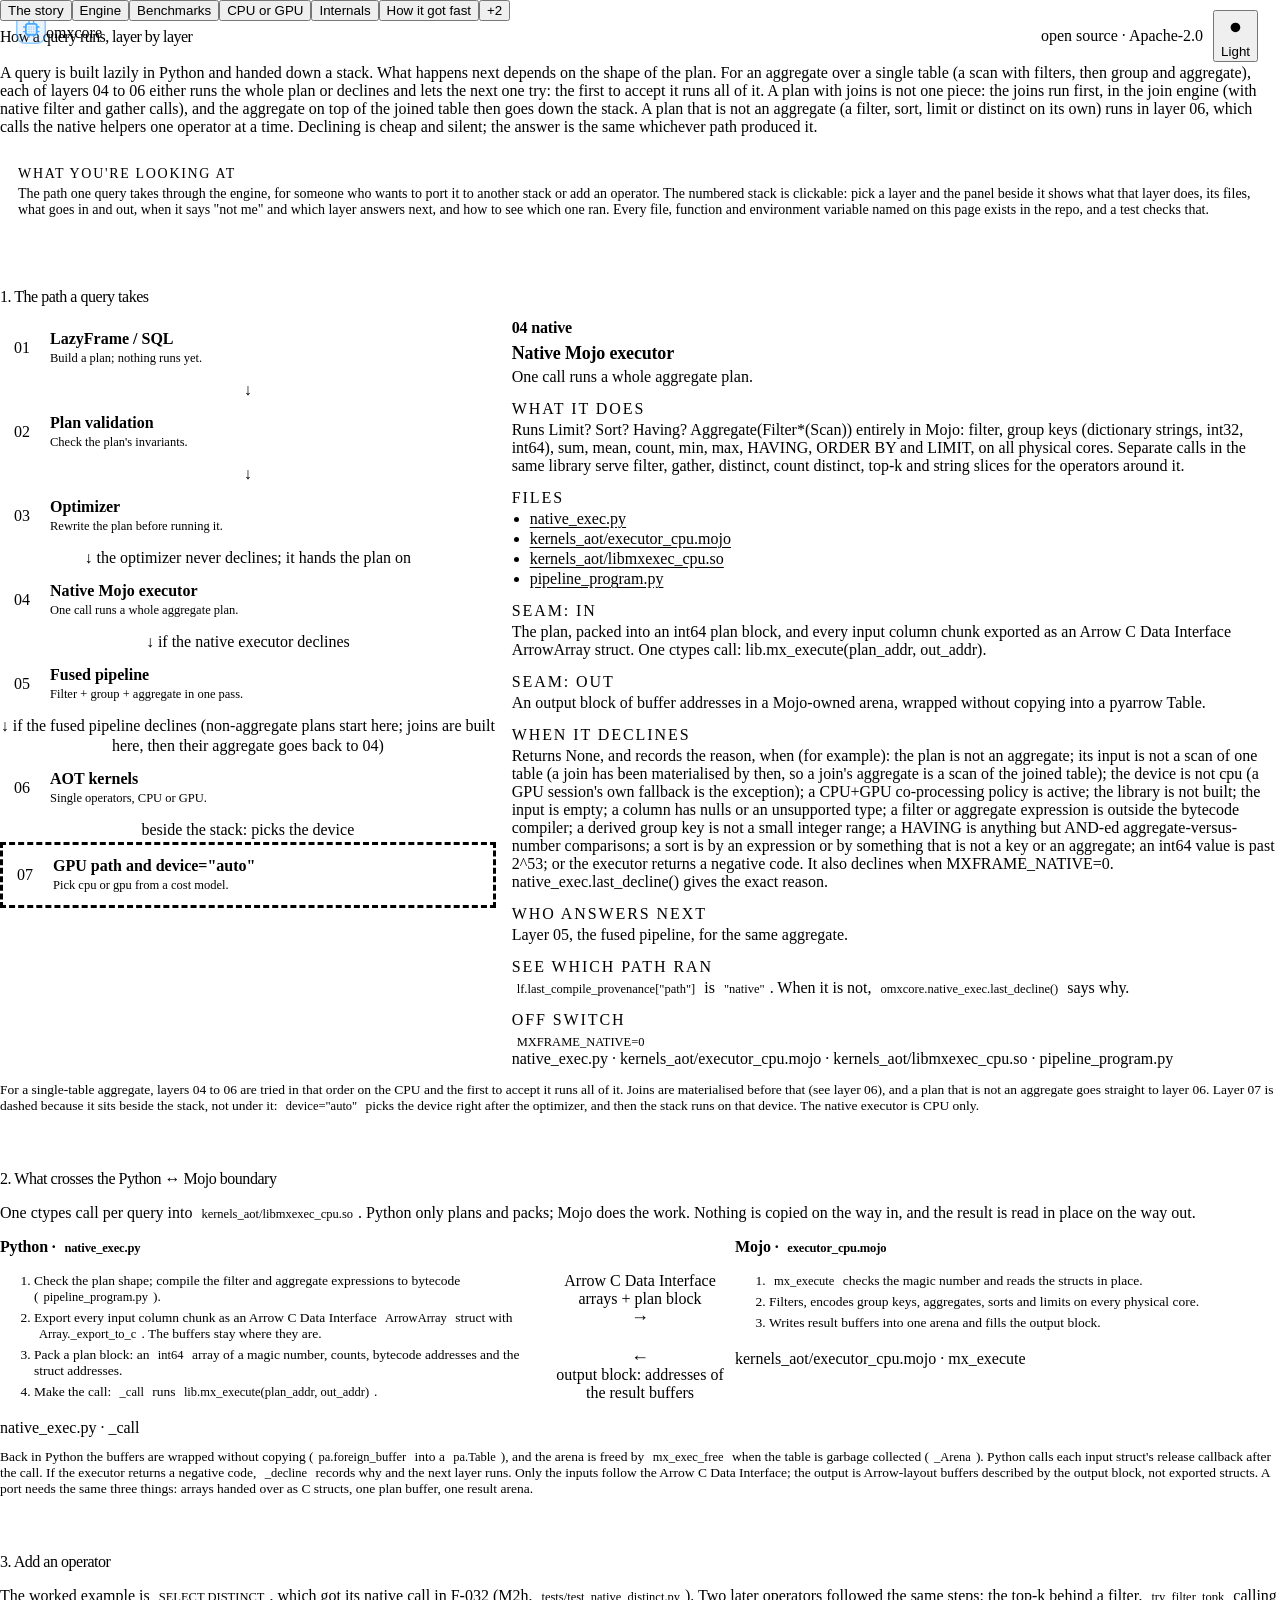
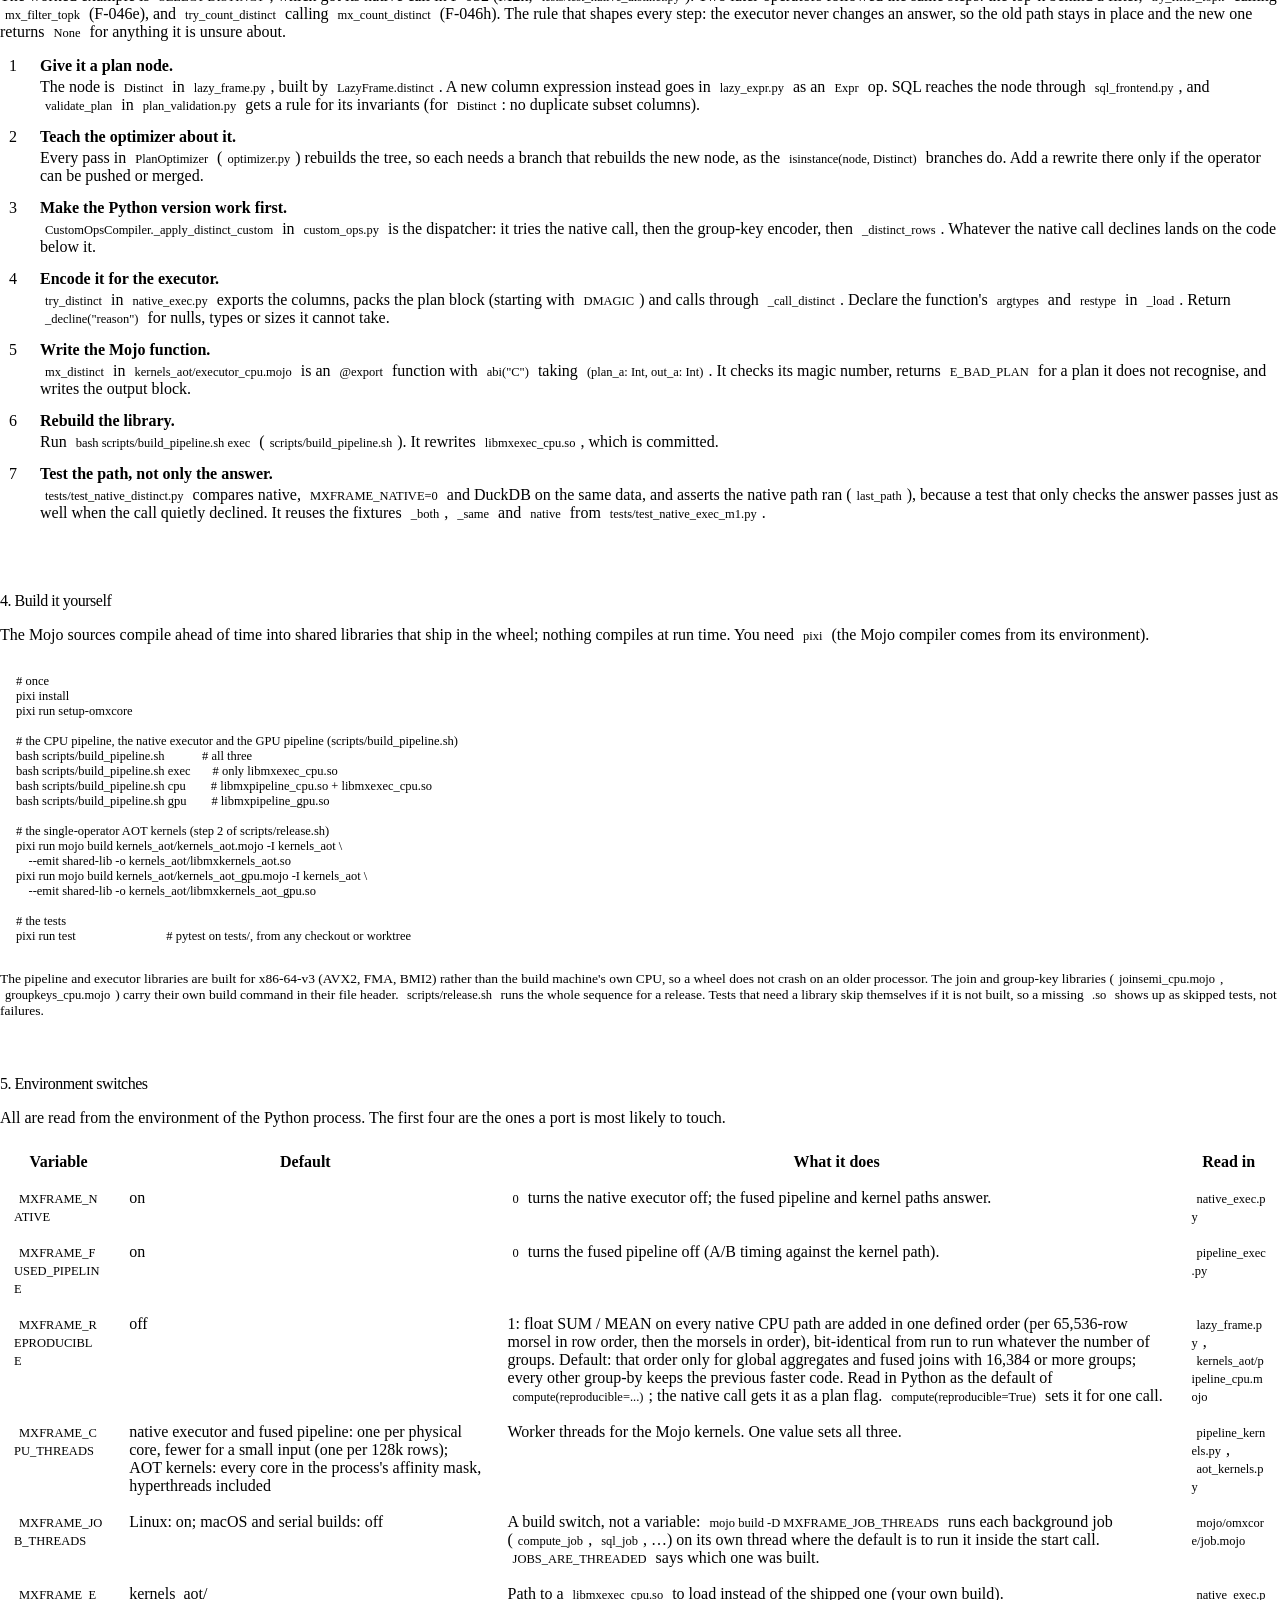
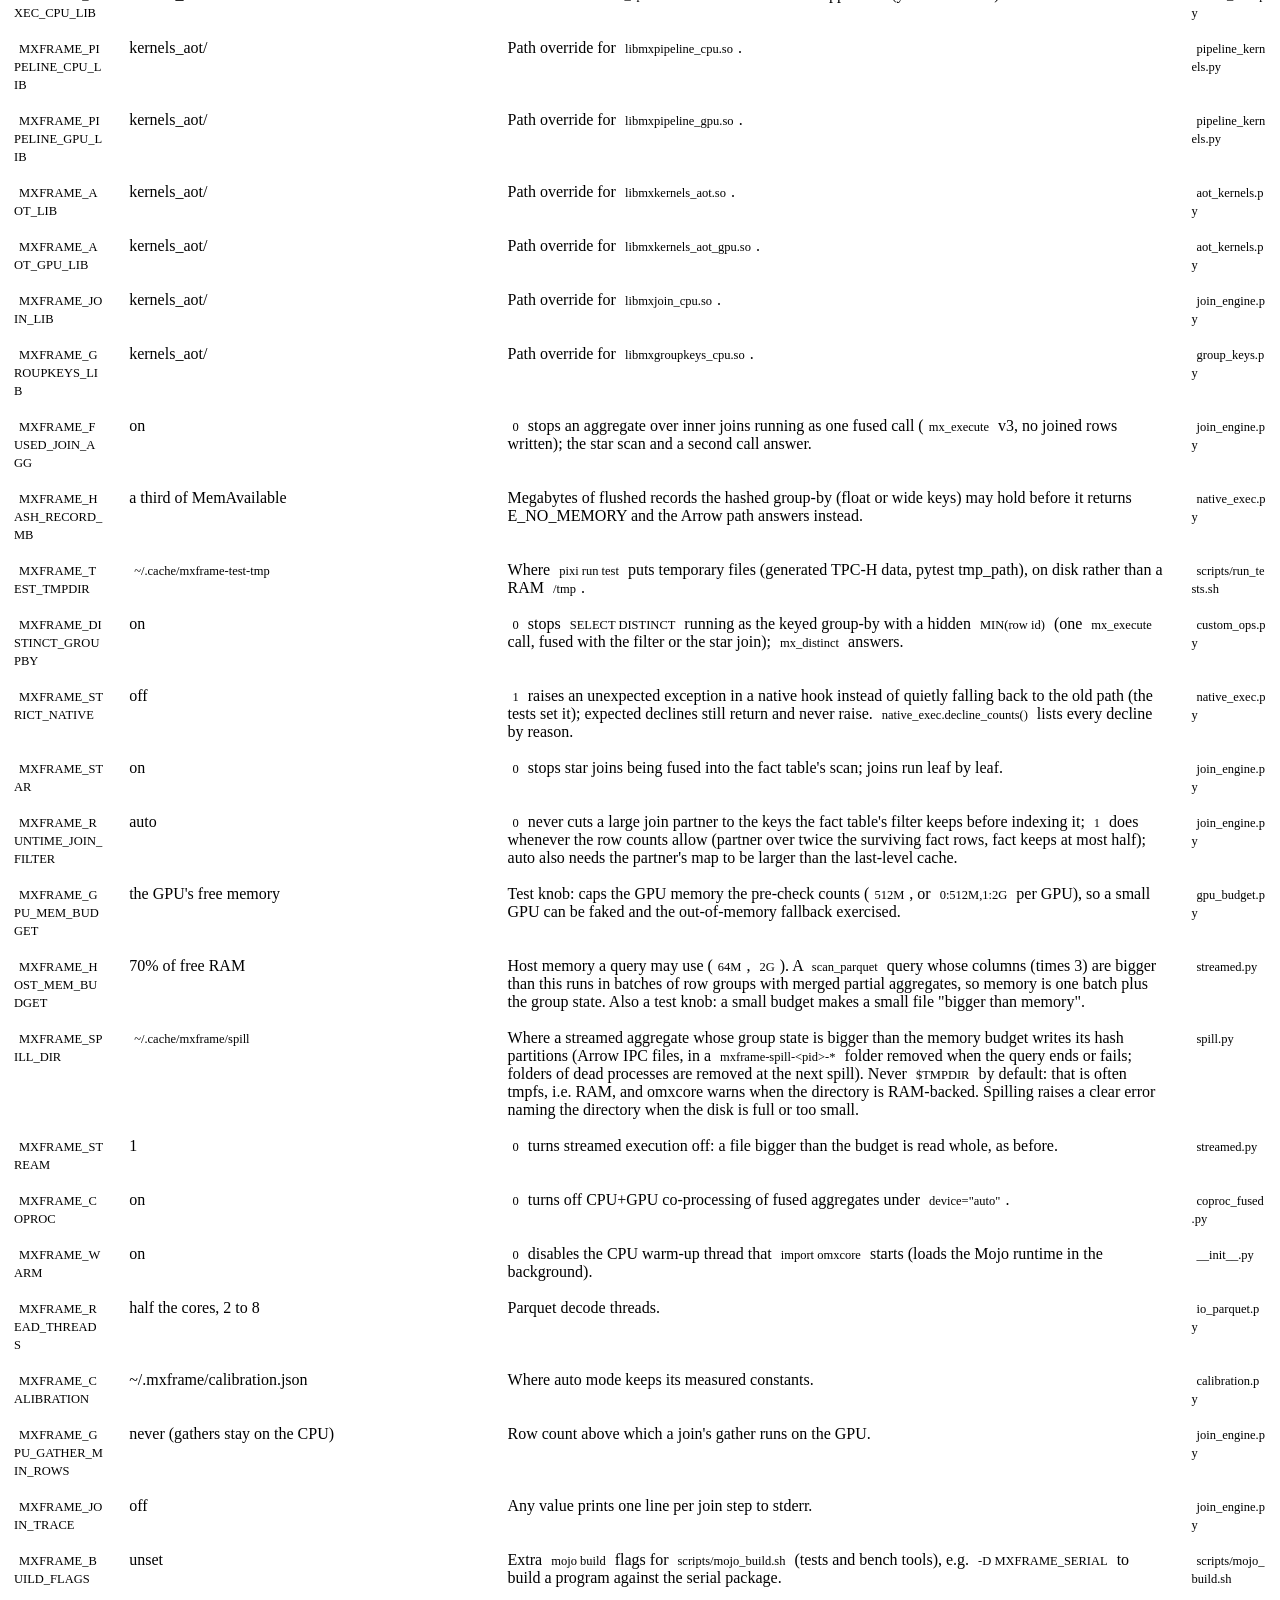
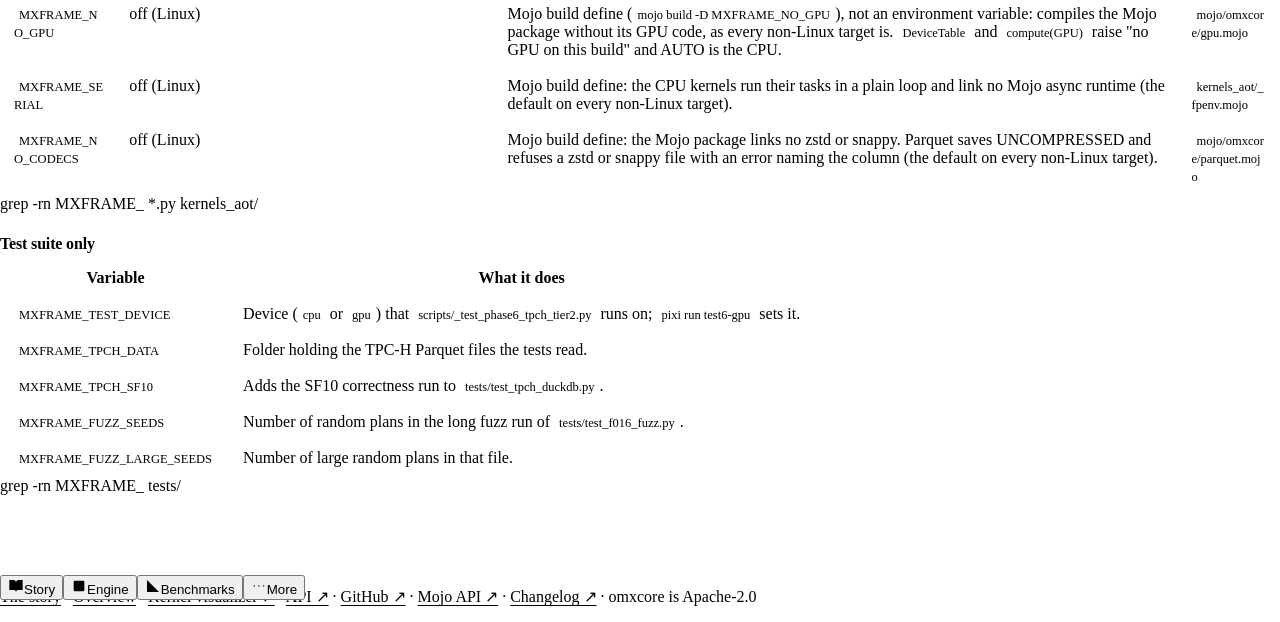
==== docs/site/internals.html @ 48934f4d "Docs site wears omxcore's brand from omxlabs.tech: blue #4aa8ff accent, chip mark, favicon brand.css" ====
<!doctype html>
<html lang="en" class="oq-root oq-night oq-family-dev oq-app-core oq-top" data-theme="dark">
<head>
<meta charset="utf-8">
<link rel="icon" href="favicon-core.svg" type="image/svg+xml">
<meta name="viewport" content="width=device-width, initial-scale=1">
<title>Behind the scenes: how a query runs in omxcore</title>
<meta name="description" content="The path a omxcore query takes from LazyFrame or SQL to the native Mojo executor, where each layer declines and who answers next, how to add an operator, and how to build the Mojo libraries.">
<link rel="stylesheet" href="omxqua/src/fonts.css">
<link rel="stylesheet" href="omxqua/src/tokens.css">
<link rel="stylesheet" href="omxqua/src/components.css">
<link rel="stylesheet" href="brand.css">
<link rel="stylesheet" href="site.css">
<script src="omxqua/src/omxqua.js" defer></script>
<script src="site.js"></script>
<style>
  .stackgrid { grid-template-columns: minmax(0, 1fr) minmax(0, 1.55fr); align-items: start; }
  #stack { display: flex; flex-direction: column; }
  #stack .arrow { padding: 2px 0; }
  #stack .layer .t { display: block; font-weight: 600; }
  #stack .layer.auto { border-style: dashed; }
  #detail { position: sticky; top: 16px; }
  #detail h3 { margin: 0 0 4px; font-size: 18px; }
  #detail dl { margin: 12px 0 0; }
  #detail dt { font: 11px var(--oq-font-mono); letter-spacing: .12em; text-transform: uppercase; color: var(--oq-ink-2); margin-top: 14px; }
  #detail dd { margin: 3px 0 0; color: var(--oq-ink-2); }
  #detail ul { margin: 3px 0 0; padding-left: 18px; }
  #detail li { margin: 2px 0; overflow-wrap: anywhere; }
  .off { display: inline-block; margin-top: 4px; }
  .xing { display: grid; grid-template-columns: minmax(0, 1fr) 190px minmax(0, 1fr); gap: 0; align-items: stretch; }
  .xing .box { flex-direction: column; }
  .xing .box ol { margin: 0; padding: 12px 16px 14px 34px; font-size: 13.5px; }
  .xing .box li { margin: 5px 0; }
  .xing .wire { display: flex; flex-direction: column; justify-content: center; gap: 22px; text-align: center; padding: 0 8px;
    font: 11px/1.4 var(--oq-font-mono); color: var(--oq-ink-2); }
  .xing .wire b { display: block; color: var(--oq-ink); font-size: 18px; line-height: 1; }
  .walk { counter-reset: step; list-style: none; padding: 0; margin: 12px 0; }
  .walk > li { counter-increment: step; position: relative; padding: 0 0 14px 40px; }
  .walk > li::before { content: counter(step); position: absolute; left: 0; top: 0; width: 26px; height: 26px; border-radius: 50%;
    background: rgb(var(--oq-state) / .08); color: var(--oq-ink); font: 600 12px/26px var(--oq-font-mono); text-align: center; }
  .walk > li > b { color: var(--oq-ink); }
  .walk p { margin: 3px 0 0; }
  pre.cmd { background: var(--oq-surface-1); border: 1px solid var(--oq-line-2); border-radius: var(--oq-radius-card); }
  td code, li code, p code { overflow-wrap: anywhere; }
  .tablewrap { overflow-x: auto; }
  @media (max-width: 820px) {
    #detail { position: static; }
    .xing { grid-template-columns: 1fr; }
    .xing .wire { flex-direction: row; justify-content: center; padding: 12px 0; gap: 18px; }
    .xing .wire b { transform: rotate(90deg); }
  }
</style>
</head>
<body>
<div class="screen">
<main class="main" id="main">

  <span class="kick">behind the scenes · for porting</span>
  <h1>How a query runs, layer by layer</h1>
  <p>A query is built lazily in Python and handed down a stack. What happens next depends on the shape of the plan. For an aggregate over a single table (a scan with filters, then group and aggregate), each of layers 04 to 06 either runs the whole plan or declines and lets the next one try: the first to accept it runs all of it. A plan with joins is not one piece: the joins run first, in the join engine (with native filter and gather calls), and the aggregate on top of the joined table then goes down the stack. A plan that is not an aggregate (a filter, sort, limit or distinct on its own) runs in layer 06, which calls the native helpers one operator at a time. Declining is cheap and silent; the answer is the same whichever path produced it.</p>
  <div class="read"><b>What you're looking at</b>The path one query takes through the engine, for someone who wants to port it to another stack or add an operator. The numbered stack is clickable: pick a layer and the panel beside it shows what that layer does, its files, what goes in and out, when it says "not me" and which layer answers next, and how to see which one ran. Every file, function and environment variable named on this page exists in the repo, and a test checks that.</div>

  <h2 id="path">1. The path a query takes</h2>
  <div class="grid stackgrid">
    <div id="stack" role="group" aria-label="Layers a query passes through"></div>
    <div class="card" id="detail" aria-live="polite"></div>
  </div>
  <p style="font-size:13.5px;margin-top:14px">For a single-table aggregate, layers 04 to 06 are tried in that order on the CPU and the first to accept it runs all of it. Joins are materialised before that (see layer 06), and a plan that is not an aggregate goes straight to layer 06. Layer 07 is dashed because it sits beside the stack, not under it: <code>device="auto"</code> picks the device right after the optimizer, and then the stack runs on that device. The native executor is CPU only.</p>

  <h2 id="boundary">2. What crosses the Python ↔ Mojo boundary</h2>
  <p>One ctypes call per query into <code data-path="kernels_aot/libmxexec_cpu.so">kernels_aot/libmxexec_cpu.so</code>. Python only plans and packs; Mojo does the work. Nothing is copied on the way in, and the result is read in place on the way out.</p>
  <div class="xing">
    <div class="box card">
      <div class="card-h">Python · <code data-path="native_exec.py">native_exec.py</code></div>
      <ol>
        <li>Check the plan shape; compile the filter and aggregate expressions to bytecode (<code data-path="pipeline_program.py">pipeline_program.py</code>).</li>
        <li>Export every input column chunk as an Arrow C Data Interface <code>ArrowArray</code> struct with <code>Array._export_to_c</code>. The buffers stay where they are.</li>
        <li>Pack a plan block: an <code>int64</code> array of a magic number, counts, bytecode addresses and the struct addresses.</li>
        <li>Make the call: <code data-sym="native_exec.py::_call">_call</code> runs <code>lib.mx_execute(plan_addr, out_addr)</code>.</li>
      </ol>
      <div class="src note">native_exec.py · _call</div>
    </div>
    <div class="wire"><span>Arrow C Data Interface arrays + plan block<b>→</b></span><span><b>←</b>output block: addresses of the result buffers</span></div>
    <div class="box card">
      <div class="card-h">Mojo · <code data-path="kernels_aot/executor_cpu.mojo">executor_cpu.mojo</code></div>
      <ol>
        <li><code data-sym="kernels_aot/executor_cpu.mojo::mx_execute">mx_execute</code> checks the magic number and reads the structs in place.</li>
        <li>Filters, encodes group keys, aggregates, sorts and limits on every physical core.</li>
        <li>Writes result buffers into one arena and fills the output block.</li>
      </ol>
      <div class="src note">kernels_aot/executor_cpu.mojo · mx_execute</div>
    </div>
  </div>
  <p style="font-size:13.5px;margin-top:12px">Back in Python the buffers are wrapped without copying (<code>pa.foreign_buffer</code> into a <code>pa.Table</code>), and the arena is freed by <code data-sym="kernels_aot/executor_cpu.mojo::mx_exec_free">mx_exec_free</code> when the table is garbage collected (<code data-sym="native_exec.py::_Arena">_Arena</code>). Python calls each input struct's release callback after the call. If the executor returns a negative code, <code data-sym="native_exec.py::_decline">_decline</code> records why and the next layer runs. Only the inputs follow the Arrow C Data Interface; the output is Arrow-layout buffers described by the output block, not exported structs. A port needs the same three things: arrays handed over as C structs, one plan buffer, one result arena.</p>

  <h2 id="add-operator">3. Add an operator</h2>
  <p>The worked example is <code>SELECT DISTINCT</code>, which got its native call in F-032 (M2h, <code data-path="tests/test_native_distinct.py">tests/test_native_distinct.py</code>). Two later operators followed the same steps: the top-k behind a filter, <code data-sym="native_exec.py::try_filter_topk">try_filter_topk</code> calling <code data-sym="kernels_aot/executor_cpu.mojo::mx_filter_topk">mx_filter_topk</code> (F-046e), and <code data-sym="native_exec.py::try_count_distinct">try_count_distinct</code> calling <code data-sym="kernels_aot/executor_cpu.mojo::mx_count_distinct">mx_count_distinct</code> (F-046h). The rule that shapes every step: the executor never changes an answer, so the old path stays in place and the new one returns <code>None</code> for anything it is unsure about.</p>
  <ol class="walk">
    <li><b>Give it a plan node.</b>
      <p>The node is <code data-sym="lazy_frame.py::Distinct">Distinct</code> in <code data-path="lazy_frame.py">lazy_frame.py</code>, built by <code data-sym="lazy_frame.py::distinct">LazyFrame.distinct</code>. A new column expression instead goes in <code data-path="lazy_expr.py">lazy_expr.py</code> as an <code data-sym="lazy_expr.py::Expr">Expr</code> op. SQL reaches the node through <code data-path="sql_frontend.py">sql_frontend.py</code>, and <code data-sym="plan_validation.py::validate_plan">validate_plan</code> in <code data-path="plan_validation.py">plan_validation.py</code> gets a rule for its invariants (for <code>Distinct</code>: no duplicate subset columns).</p></li>
    <li><b>Teach the optimizer about it.</b>
      <p>Every pass in <code data-sym="optimizer.py::PlanOptimizer">PlanOptimizer</code> (<code data-path="optimizer.py">optimizer.py</code>) rebuilds the tree, so each needs a branch that rebuilds the new node, as the <code>isinstance(node, Distinct)</code> branches do. Add a rewrite there only if the operator can be pushed or merged.</p></li>
    <li><b>Make the Python version work first.</b>
      <p><code data-sym="custom_ops.py::_apply_distinct_custom">CustomOpsCompiler._apply_distinct_custom</code> in <code data-path="custom_ops.py">custom_ops.py</code> is the dispatcher: it tries the native call, then the group-key encoder, then <code data-sym="custom_ops.py::_distinct_rows">_distinct_rows</code>. Whatever the native call declines lands on the code below it.</p></li>
    <li><b>Encode it for the executor.</b>
      <p><code data-sym="native_exec.py::try_distinct">try_distinct</code> in <code data-path="native_exec.py">native_exec.py</code> exports the columns, packs the plan block (starting with <code data-sym="native_exec.py::DMAGIC">DMAGIC</code>) and calls through <code data-sym="native_exec.py::_call_distinct">_call_distinct</code>. Declare the function's <code>argtypes</code> and <code>restype</code> in <code data-sym="native_exec.py::_load">_load</code>. Return <code>_decline("reason")</code> for nulls, types or sizes it cannot take.</p></li>
    <li><b>Write the Mojo function.</b>
      <p><code data-sym="kernels_aot/executor_cpu.mojo::mx_distinct">mx_distinct</code> in <code data-path="kernels_aot/executor_cpu.mojo">kernels_aot/executor_cpu.mojo</code> is an <code>@export</code> function with <code>abi("C")</code> taking <code>(plan_a: Int, out_a: Int)</code>. It checks its magic number, returns <code data-sym="kernels_aot/executor_cpu.mojo::E_BAD_PLAN">E_BAD_PLAN</code> for a plan it does not recognise, and writes the output block.</p></li>
    <li><b>Rebuild the library.</b>
      <p>Run <code>bash scripts/build_pipeline.sh exec</code> (<code data-path="scripts/build_pipeline.sh">scripts/build_pipeline.sh</code>). It rewrites <code data-path="kernels_aot/libmxexec_cpu.so">libmxexec_cpu.so</code>, which is committed.</p></li>
    <li><b>Test the path, not only the answer.</b>
      <p><code data-path="tests/test_native_distinct.py">tests/test_native_distinct.py</code> compares native, <code>MXFRAME_NATIVE=0</code> and DuckDB on the same data, and asserts the native path ran (<code data-sym="native_exec.py::last_path">last_path</code>), because a test that only checks the answer passes just as well when the call quietly declined. It reuses the fixtures <code data-sym="tests/test_native_exec_m1.py::_both">_both</code>, <code data-sym="tests/test_native_exec_m1.py::_same">_same</code> and <code data-sym="tests/test_native_exec_m1.py::native">native</code> from <code data-path="tests/test_native_exec_m1.py">tests/test_native_exec_m1.py</code>.</p></li>
  </ol>

  <h2 id="build">4. Build it yourself</h2>
  <p>The Mojo sources compile ahead of time into shared libraries that ship in the wheel; nothing compiles at run time. You need <code>pixi</code> (the Mojo compiler comes from its environment).</p>
<pre class="cmd"><span class="c"># once</span>
pixi install
pixi run setup-omxcore

<span class="c"># the CPU pipeline, the native executor and the GPU pipeline (scripts/build_pipeline.sh)</span>
bash scripts/build_pipeline.sh            <span class="c"># all three</span>
bash scripts/build_pipeline.sh exec       <span class="c"># only libmxexec_cpu.so</span>
bash scripts/build_pipeline.sh cpu        <span class="c"># libmxpipeline_cpu.so + libmxexec_cpu.so</span>
bash scripts/build_pipeline.sh gpu        <span class="c"># libmxpipeline_gpu.so</span>

<span class="c"># the single-operator AOT kernels (step 2 of scripts/release.sh)</span>
pixi run mojo build kernels_aot/kernels_aot.mojo -I kernels_aot \
    --emit shared-lib -o kernels_aot/libmxkernels_aot.so
pixi run mojo build kernels_aot/kernels_aot_gpu.mojo -I kernels_aot \
    --emit shared-lib -o kernels_aot/libmxkernels_aot_gpu.so

<span class="c"># the tests</span>
pixi run test                             <span class="c"># pytest on tests/, from any checkout or worktree</span></pre>
  <p style="font-size:13.5px">The pipeline and executor libraries are built for x86-64-v3 (AVX2, FMA, BMI2) rather than the build machine's own CPU, so a wheel does not crash on an older processor. The join and group-key libraries (<code data-path="kernels_aot/joinsemi_cpu.mojo">joinsemi_cpu.mojo</code>, <code data-path="kernels_aot/groupkeys_cpu.mojo">groupkeys_cpu.mojo</code>) carry their own build command in their file header. <code data-path="scripts/release.sh">scripts/release.sh</code> runs the whole sequence for a release. Tests that need a library skip themselves if it is not built, so a missing <code>.so</code> shows up as skipped tests, not failures.</p>

  <h2 id="switches">5. Environment switches</h2>
  <p>All are read from the environment of the Python process. The first four are the ones a port is most likely to touch.</p>
  <div class="card"><div class="tablewrap"><table class="tbl">
    <tr><th>Variable</th><th>Default</th><th>What it does</th><th>Read in</th></tr>
    <tr><td><code data-env="MXFRAME_NATIVE">MXFRAME_NATIVE</code></td><td>on</td><td><code>0</code> turns the native executor off; the fused pipeline and kernel paths answer.</td><td><code data-path="native_exec.py">native_exec.py</code></td></tr>
    <tr><td><code data-env="MXFRAME_FUSED_PIPELINE">MXFRAME_FUSED_PIPELINE</code></td><td>on</td><td><code>0</code> turns the fused pipeline off (A/B timing against the kernel path).</td><td><code data-path="pipeline_exec.py">pipeline_exec.py</code></td></tr>
    <tr><td><code data-env="MXFRAME_REPRODUCIBLE">MXFRAME_REPRODUCIBLE</code></td><td>off</td><td>1: float SUM / MEAN on every native CPU path are added in one defined order (per 65,536-row morsel in row order, then the morsels in order), bit-identical from run to run whatever the number of groups. Default: that order only for global aggregates and fused joins with 16,384 or more groups; every other group-by keeps the previous faster code. Read in Python as the default of <code>compute(reproducible=...)</code>; the native call gets it as a plan flag. <code>compute(reproducible=True)</code> sets it for one call.</td><td><code data-path="lazy_frame.py">lazy_frame.py</code>, <code data-path="kernels_aot/pipeline_cpu.mojo">kernels_aot/pipeline_cpu.mojo</code></td></tr>
    <tr><td><code data-env="MXFRAME_CPU_THREADS">MXFRAME_CPU_THREADS</code></td><td>native executor and fused pipeline: one per physical core, fewer for a small input (one per 128k rows); AOT kernels: every core in the process's affinity mask, hyperthreads included</td><td>Worker threads for the Mojo kernels. One value sets all three.</td><td><code data-path="pipeline_kernels.py">pipeline_kernels.py</code>, <code data-path="aot_kernels.py">aot_kernels.py</code></td></tr>
    <tr><td><code data-env="MXFRAME_JOB_THREADS">MXFRAME_JOB_THREADS</code></td><td>Linux: on; macOS and serial builds: off</td><td>A build switch, not a variable: <code>mojo build -D MXFRAME_JOB_THREADS</code> runs each background job (<code>compute_job</code>, <code>sql_job</code>, …) on its own thread where the default is to run it inside the start call. <code>JOBS_ARE_THREADED</code> says which one was built.</td><td><code data-path="mojo/omxcore/job.mojo">mojo/omxcore/job.mojo</code></td></tr>
    <tr><td><code data-env="MXFRAME_EXEC_CPU_LIB">MXFRAME_EXEC_CPU_LIB</code></td><td>kernels_aot/</td><td>Path to a <code>libmxexec_cpu.so</code> to load instead of the shipped one (your own build).</td><td><code data-path="native_exec.py">native_exec.py</code></td></tr>
    <tr><td><code data-env="MXFRAME_PIPELINE_CPU_LIB">MXFRAME_PIPELINE_CPU_LIB</code></td><td>kernels_aot/</td><td>Path override for <code>libmxpipeline_cpu.so</code>.</td><td><code data-path="pipeline_kernels.py">pipeline_kernels.py</code></td></tr>
    <tr><td><code data-env="MXFRAME_PIPELINE_GPU_LIB">MXFRAME_PIPELINE_GPU_LIB</code></td><td>kernels_aot/</td><td>Path override for <code>libmxpipeline_gpu.so</code>.</td><td><code data-path="pipeline_kernels.py">pipeline_kernels.py</code></td></tr>
    <tr><td><code data-env="MXFRAME_AOT_LIB">MXFRAME_AOT_LIB</code></td><td>kernels_aot/</td><td>Path override for <code>libmxkernels_aot.so</code>.</td><td><code data-path="aot_kernels.py">aot_kernels.py</code></td></tr>
    <tr><td><code data-env="MXFRAME_AOT_GPU_LIB">MXFRAME_AOT_GPU_LIB</code></td><td>kernels_aot/</td><td>Path override for <code>libmxkernels_aot_gpu.so</code>.</td><td><code data-path="aot_kernels.py">aot_kernels.py</code></td></tr>
    <tr><td><code data-env="MXFRAME_JOIN_LIB">MXFRAME_JOIN_LIB</code></td><td>kernels_aot/</td><td>Path override for <code>libmxjoin_cpu.so</code>.</td><td><code data-path="join_engine.py">join_engine.py</code></td></tr>
    <tr><td><code data-env="MXFRAME_GROUPKEYS_LIB">MXFRAME_GROUPKEYS_LIB</code></td><td>kernels_aot/</td><td>Path override for <code>libmxgroupkeys_cpu.so</code>.</td><td><code data-path="group_keys.py">group_keys.py</code></td></tr>
    <tr><td><code data-env="MXFRAME_FUSED_JOIN_AGG">MXFRAME_FUSED_JOIN_AGG</code></td><td>on</td><td><code>0</code> stops an aggregate over inner joins running as one fused call (<code>mx_execute</code> v3, no joined rows written); the star scan and a second call answer.</td><td><code data-path="join_engine.py">join_engine.py</code></td></tr>
    <tr><td><code data-env="MXFRAME_HASH_RECORD_MB">MXFRAME_HASH_RECORD_MB</code></td><td>a third of MemAvailable</td><td>Megabytes of flushed records the hashed group-by (float or wide keys) may hold before it returns E_NO_MEMORY and the Arrow path answers instead.</td><td><code data-path="native_exec.py">native_exec.py</code></td></tr>
    <tr><td><code data-env="MXFRAME_TEST_TMPDIR">MXFRAME_TEST_TMPDIR</code></td><td><code>~/.cache/mxframe-test-tmp</code></td><td>Where <code>pixi run test</code> puts temporary files (generated TPC-H data, pytest tmp_path), on disk rather than a RAM <code>/tmp</code>.</td><td><code data-path="scripts/run_tests.sh">scripts/run_tests.sh</code></td></tr>
    <tr><td><code data-env="MXFRAME_DISTINCT_GROUPBY">MXFRAME_DISTINCT_GROUPBY</code></td><td>on</td><td><code>0</code> stops <code>SELECT DISTINCT</code> running as the keyed group-by with a hidden <code>MIN(row id)</code> (one <code>mx_execute</code> call, fused with the filter or the star join); <code>mx_distinct</code> answers.</td><td><code data-path="custom_ops.py">custom_ops.py</code></td></tr>
    <tr><td><code data-env="MXFRAME_STRICT_NATIVE">MXFRAME_STRICT_NATIVE</code></td><td>off</td><td><code>1</code> raises an unexpected exception in a native hook instead of quietly falling back to the old path (the tests set it); expected declines still return and never raise. <code>native_exec.decline_counts()</code> lists every decline by reason.</td><td><code data-path="native_exec.py">native_exec.py</code></td></tr>
    <tr><td><code data-env="MXFRAME_STAR">MXFRAME_STAR</code></td><td>on</td><td><code>0</code> stops star joins being fused into the fact table's scan; joins run leaf by leaf.</td><td><code data-path="join_engine.py">join_engine.py</code></td></tr>
    <tr><td><code data-env="MXFRAME_RUNTIME_JOIN_FILTER">MXFRAME_RUNTIME_JOIN_FILTER</code></td><td>auto</td><td><code>0</code> never cuts a large join partner to the keys the fact table's filter keeps before indexing it; <code>1</code> does whenever the row counts allow (partner over twice the surviving fact rows, fact keeps at most half); auto also needs the partner's map to be larger than the last-level cache.</td><td><code data-path="join_engine.py">join_engine.py</code></td></tr>
    <tr><td><code data-env="MXFRAME_GPU_MEM_BUDGET">MXFRAME_GPU_MEM_BUDGET</code></td><td>the GPU's free memory</td><td>Test knob: caps the GPU memory the pre-check counts (<code>512M</code>, or <code>0:512M,1:2G</code> per GPU), so a small GPU can be faked and the out-of-memory fallback exercised.</td><td><code data-path="gpu_budget.py">gpu_budget.py</code></td></tr>
    <tr><td><code data-env="MXFRAME_HOST_MEM_BUDGET">MXFRAME_HOST_MEM_BUDGET</code></td><td>70% of free RAM</td><td>Host memory a query may use (<code>64M</code>, <code>2G</code>). A <code>scan_parquet</code> query whose columns (times 3) are bigger than this runs in batches of row groups with merged partial aggregates, so memory is one batch plus the group state. Also a test knob: a small budget makes a small file "bigger than memory".</td><td><code data-path="streamed.py">streamed.py</code></td></tr>
    <tr><td><code data-env="MXFRAME_SPILL_DIR">MXFRAME_SPILL_DIR</code></td><td><code>~/.cache/mxframe/spill</code></td><td>Where a streamed aggregate whose group state is bigger than the memory budget writes its hash partitions (Arrow IPC files, in a <code>mxframe-spill-&lt;pid&gt;-*</code> folder removed when the query ends or fails; folders of dead processes are removed at the next spill). Never <code>$TMPDIR</code> by default: that is often tmpfs, i.e. RAM, and omxcore warns when the directory is RAM-backed. Spilling raises a clear error naming the directory when the disk is full or too small.</td><td><code data-path="spill.py">spill.py</code></td></tr>
    <tr><td><code data-env="MXFRAME_STREAM">MXFRAME_STREAM</code></td><td>1</td><td><code>0</code> turns streamed execution off: a file bigger than the budget is read whole, as before.</td><td><code data-path="streamed.py">streamed.py</code></td></tr>
    <tr><td><code data-env="MXFRAME_COPROC">MXFRAME_COPROC</code></td><td>on</td><td><code>0</code> turns off CPU+GPU co-processing of fused aggregates under <code>device="auto"</code>.</td><td><code data-path="coproc_fused.py">coproc_fused.py</code></td></tr>
    <tr><td><code data-env="MXFRAME_WARM">MXFRAME_WARM</code></td><td>on</td><td><code>0</code> disables the CPU warm-up thread that <code>import omxcore</code> starts (loads the Mojo runtime in the background).</td><td><code data-path="__init__.py">__init__.py</code></td></tr>
    <tr><td><code data-env="MXFRAME_READ_THREADS">MXFRAME_READ_THREADS</code></td><td>half the cores, 2 to 8</td><td>Parquet decode threads.</td><td><code data-path="io_parquet.py">io_parquet.py</code></td></tr>
    <tr><td><code data-env="MXFRAME_CALIBRATION">MXFRAME_CALIBRATION</code></td><td>~/.mxframe/calibration.json</td><td>Where auto mode keeps its measured constants.</td><td><code data-path="calibration.py">calibration.py</code></td></tr>
    <tr><td><code data-env="MXFRAME_GPU_GATHER_MIN_ROWS">MXFRAME_GPU_GATHER_MIN_ROWS</code></td><td>never (gathers stay on the CPU)</td><td>Row count above which a join's gather runs on the GPU.</td><td><code data-path="join_engine.py">join_engine.py</code></td></tr>
    <tr><td><code data-env="MXFRAME_JOIN_TRACE">MXFRAME_JOIN_TRACE</code></td><td>off</td><td>Any value prints one line per join step to stderr.</td><td><code data-path="join_engine.py">join_engine.py</code></td></tr>
    <tr><td><code data-env="MXFRAME_BUILD_FLAGS">MXFRAME_BUILD_FLAGS</code></td><td>unset</td><td>Extra <code>mojo build</code> flags for <code>scripts/mojo_build.sh</code> (tests and bench tools), e.g. <code>-D MXFRAME_SERIAL</code> to build a program against the serial package.</td><td><code data-path="scripts/mojo_build.sh">scripts/mojo_build.sh</code></td></tr>
    <tr><td><code data-env="MXFRAME_NO_GPU">MXFRAME_NO_GPU</code></td><td>off (Linux)</td><td>Mojo build define (<code>mojo build -D MXFRAME_NO_GPU</code>), not an environment variable: compiles the Mojo package without its GPU code, as every non-Linux target is. <code>DeviceTable</code> and <code>compute(GPU)</code> raise "no GPU on this build" and AUTO is the CPU.</td><td><code data-path="mojo/omxcore/gpu.mojo">mojo/omxcore/gpu.mojo</code></td></tr>
    <tr><td><code data-env="MXFRAME_SERIAL">MXFRAME_SERIAL</code></td><td>off (Linux)</td><td>Mojo build define: the CPU kernels run their tasks in a plain loop and link no Mojo async runtime (the default on every non-Linux target).</td><td><code data-path="kernels_aot/_fpenv.mojo">kernels_aot/_fpenv.mojo</code></td></tr>
    <tr><td><code data-env="MXFRAME_NO_CODECS">MXFRAME_NO_CODECS</code></td><td>off (Linux)</td><td>Mojo build define: the Mojo package links no zstd or snappy. Parquet saves UNCOMPRESSED and refuses a zstd or snappy file with an error naming the column (the default on every non-Linux target).</td><td><code data-path="mojo/omxcore/parquet.mojo">mojo/omxcore/parquet.mojo</code></td></tr>
  </table></div><div class="src">grep -rn MXFRAME_ *.py kernels_aot/</div></div>
  <h3>Test suite only</h3>
  <div class="card"><div class="tablewrap"><table class="tbl">
    <tr><th>Variable</th><th>What it does</th></tr>
    <tr><td><code data-env="MXFRAME_TEST_DEVICE">MXFRAME_TEST_DEVICE</code></td><td>Device (<code>cpu</code> or <code>gpu</code>) that <code data-path="scripts/_test_phase6_tpch_tier2.py">scripts/_test_phase6_tpch_tier2.py</code> runs on; <code>pixi run test6-gpu</code> sets it.</td></tr>
    <tr><td><code data-env="MXFRAME_TPCH_DATA">MXFRAME_TPCH_DATA</code></td><td>Folder holding the TPC-H Parquet files the tests read.</td></tr>
    <tr><td><code data-env="MXFRAME_TPCH_SF10">MXFRAME_TPCH_SF10</code></td><td>Adds the SF10 correctness run to <code data-path="tests/test_tpch_duckdb.py">tests/test_tpch_duckdb.py</code>.</td></tr>
    <tr><td><code data-env="MXFRAME_FUZZ_SEEDS">MXFRAME_FUZZ_SEEDS</code></td><td>Number of random plans in the long fuzz run of <code data-path="tests/test_f016_fuzz.py">tests/test_f016_fuzz.py</code>.</td></tr>
    <tr><td><code data-env="MXFRAME_FUZZ_LARGE_SEEDS">MXFRAME_FUZZ_LARGE_SEEDS</code></td><td>Number of large random plans in that file.</td></tr>
  </table></div><div class="src">grep -rn MXFRAME_ tests/</div></div>
</main>
</div>

<script id="layers-data" type="application/json">
{"layers": [
 {"id": "frontend", "name": "LazyFrame / SQL", "short": "Build a plan; nothing runs yet.",
  "does": "Turns DataFrame calls or a SQL string into a logical plan: a tree of Scan, ParquetScan, Filter, Project, Aggregate, Sort, Limit, Distinct, Tail and Join nodes holding Expr objects. Nothing runs until .compute().",
  "files": ["lazy_frame.py", "lazy_expr.py", "sql_frontend.py"],
  "symbols": ["lazy_frame.py::LazyFrame", "lazy_frame.py::compute", "lazy_expr.py::Expr", "sql_frontend.py::sql"],
  "seam_in": "Method calls such as filter, groupby, agg, sort, or a query string passed to mx.sql(...).",
  "seam_out": "A LogicalPlan tree in lf.plan. No data has moved.",
  "declines": "It does not decline. A SQL construct it cannot map raises an error instead of guessing.",
  "next": "Layer 02 when you call .compute().",
  "see": "<code>print(lf.explain())</code> shows the plan as a tree.",
  "labels": []},
 {"id": "validate", "name": "Plan validation", "short": "Check the plan's invariants.",
  "does": "Walks the plan and checks it is well formed (for example, no duplicate columns in a Distinct subset) before any work is done. It runs at the start of compute() and again after the Parquet sources are resolved.",
  "files": ["plan_validation.py"],
  "symbols": ["plan_validation.py::validate_plan_or_raise", "plan_validation.py::PlanValidationError"],
  "seam_in": "A LogicalPlan.",
  "seam_out": "The same plan, untouched, or a raised error listing every problem with its path in the tree.",
  "declines": "It rejects rather than declines: a bad plan stops here with an error and no later layer sees it. compute(validate=False) skips the check.",
  "next": "Layer 03.",
  "see": "<code>lf.explain(validate=True)</code> lists the problems without running the query.",
  "labels": []},
 {"id": "optimizer", "name": "Optimizer", "short": "Rewrite the plan before running it.",
  "does": "Rewrites the plan into an equal, cheaper one: pushes filters and projections down (into the Parquet reader where it can), and records what each pass did. Then io_parquet.py resolves each Parquet scan into a read of just the columns the plan needs, with pushed filters applied while decoding.",
  "files": ["optimizer.py", "io_parquet.py"],
  "symbols": ["optimizer.py::optimize_plan", "optimizer.py::PlanOptimizer", "io_parquet.py::resolve_plan"],
  "seam_in": "A validated LogicalPlan.",
  "seam_out": "An OptimizationResult: the rewritten plan and a trace (list of strings, one per pass that fired).",
  "declines": "A pass that does not apply leaves the node as it was. compute(optimize=False) skips the layer.",
  "next": "Layer 04 for device=\"cpu\"; under device=\"auto\", layer 07 first picks the device.",
  "see": "<code>compute(verbose=True)</code> prints the passes; the fused and kernel paths put them in <code>lf.last_compile_provenance[\"optimizer_trace\"]</code>.",
  "labels": []},
 {"id": "native", "name": "Native Mojo executor", "short": "One call runs a whole aggregate plan.",
  "does": "Runs Limit? Sort? Having? Aggregate(Filter*(Scan)) entirely in Mojo: filter, group keys (dictionary strings, int32, int64), sum, mean, count, min, max, HAVING, ORDER BY and LIMIT, on all physical cores. Separate calls in the same library serve filter, gather, distinct, count distinct, top-k and string slices for the operators around it.",
  "files": ["native_exec.py", "kernels_aot/executor_cpu.mojo", "kernels_aot/libmxexec_cpu.so", "pipeline_program.py"],
  "symbols": ["native_exec.py::try_execute", "native_exec.py::enabled", "native_exec.py::last_decline", "native_exec.py::last_path", "kernels_aot/executor_cpu.mojo::mx_execute"],
  "seam_in": "The plan, packed into an int64 plan block, and every input column chunk exported as an Arrow C Data Interface ArrowArray struct. One ctypes call: lib.mx_execute(plan_addr, out_addr).",
  "seam_out": "An output block of buffer addresses in a Mojo-owned arena, wrapped without copying into a pyarrow Table.",
  "declines": "Returns None, and records the reason, when (for example): the plan is not an aggregate; its input is not a scan of one table (a join has been materialised by then, so a join's aggregate is a scan of the joined table); the device is not cpu (a GPU session's own fallback is the exception); a CPU+GPU co-processing policy is active; the library is not built; the input is empty; a column has nulls or an unsupported type; a filter or aggregate expression is outside the bytecode compiler; a derived group key is not a small integer range; a HAVING is anything but AND-ed aggregate-versus-number comparisons; a sort is by an expression or by something that is not a key or an aggregate; an int64 value is past 2^53; or the executor returns a negative code. It also declines when MXFRAME_NATIVE=0. native_exec.last_decline() gives the exact reason.",
  "next": "Layer 05, the fused pipeline, for the same aggregate.",
  "see": "<code>lf.last_compile_provenance[\"path\"]</code> is <code>\"native\"</code>. When it is not, <code>omxcore.native_exec.last_decline()</code> says why.",
  "switch": "MXFRAME_NATIVE", "switch_off": "0",
  "labels": ["native"]},
 {"id": "fused", "name": "Fused pipeline", "short": "Filter + group + aggregate in one pass.",
  "does": "Runs Aggregate(Filter*(Scan)) as one vectorised pass over the columns: the filter and arithmetic compile to bytecode, Python builds the group ids, and a Mojo kernel accumulates the partial sums on the CPU or GPU. Python finishes means and counts, then applies HAVING, ORDER BY and LIMIT. Under device=\"auto\" it can split rows between CPU and GPU.",
  "files": ["pipeline_exec.py", "pipeline_program.py", "pipeline_kernels.py", "coproc_fused.py", "kernels_aot/pipeline_cpu.mojo", "kernels_aot/pipeline_gpu.mojo", "kernels_aot/libmxpipeline_cpu.so", "kernels_aot/libmxpipeline_gpu.so"],
  "symbols": ["pipeline_exec.py::try_fused_aggregate", "pipeline_exec.py::enabled", "pipeline_kernels.py::run_pipeline_cpu"],
  "seam_in": "Column buffers and the group-id array as raw pointers through ctypes, plus the bytecode program.",
  "seam_out": "Partial aggregates as NumPy arrays, which Python finalises into a pyarrow Table.",
  "declines": "Returns None, recording compiler.last_fused_decline, when: the plan is not Aggregate(Filter*(Scan)); a column has nulls or an unsupported type; an expression is outside the bytecode compiler; an int64 column holds values past 2^53; the kernel library is not built; or MXFRAME_FUSED_PIPELINE=0.",
  "next": "Layer 06, the AOT kernels, for the same aggregate.",
  "see": "<code>lf.last_compile_provenance[\"path\"]</code> is <code>\"fused_pipeline_cpu\"</code>, <code>\"fused_pipeline_gpu\"</code>, <code>\"fused_pipeline_split\"</code> (CPU and GPU together) or <code>\"fused_pipeline_gpu_resident\"</code>.",
  "switch": "MXFRAME_FUSED_PIPELINE", "switch_off": "0",
  "labels": ["fused_pipeline_"]},
 {"id": "aot", "name": "AOT kernels", "short": "Single operators, CPU or GPU.",
  "does": "The general path, and the only one that takes a plan that is not an aggregate. CustomOpsCompiler first materialises every join (join_engine.py, which calls the native filter and gather helpers of layer 04 around its Mojo join kernels). It then offers the aggregate on top, now over a plain table, to layers 04 and 05, and only if both decline does it walk the rest one operator at a time, calling an ahead-of-time compiled Mojo kernel for each heavy step (group sum, sort, gather, filter), with PyArrow doing the glue. For filter, top-k and distinct it calls the native executor's separate functions (try_filter, try_filter_topk, try_topk, try_distinct) from inside this path.",
  "files": ["custom_ops.py", "aot_kernels.py", "join_engine.py", "kernels_aot/kernels_aot.mojo", "kernels_aot/kernels_aot_gpu.mojo", "kernels_aot/libmxkernels_aot.so", "kernels_aot/libmxkernels_aot_gpu.so"],
  "symbols": ["custom_ops.py::CustomOpsCompiler", "custom_ops.py::_materialize_joins", "join_engine.py::materialize", "native_exec.py::try_filter", "native_exec.py::try_filter_topk", "native_exec.py::try_topk", "native_exec.py::try_distinct", "aot_kernels.py::AOTKernels", "aot_kernels.py::AOTKernelsGPU"],
  "seam_in": "NumPy or Arrow buffers as pointers, one ctypes call per kernel.",
  "seam_out": "NumPy or Arrow arrays; the next operator picks them up.",
  "declines": "This layer takes whatever the two above it decline. A kernel that does not fit the data (type, size) falls back to PyArrow compute for that operator. If the kernel library is missing or stale, the AOT path is switched off with one warning and the PyArrow-based path runs instead of the query failing.",
  "next": "PyArrow compute is the floor; nothing sits below it, so a plan always gets an answer.",
  "see": "<code>lf.last_compile_provenance[\"path\"]</code> is <code>\"cpu_aot\"</code>, <code>\"compiled\"</code>, <code>\"join_mojo_shortcut\"</code>, <code>\"pyarrow_shortcut\"</code>, <code>\"masked_global_agg_mojo\"</code>, <code>\"global_agg_pyarrow\"</code> or <code>\"arrow_null_semantics\"</code>.",
  "labels": ["cpu_aot", "compiled", "join_mojo_shortcut", "pyarrow_shortcut", "masked_global_agg_mojo", "global_agg_pyarrow", "arrow_null_semantics"]},
 {"id": "auto", "name": "GPU path and device=\"auto\"", "short": "Pick cpu or gpu from a cost model.", "aside": true,
  "does": "Sits beside the stack. After the optimizer, choose_device estimates the plan's time on each device from this machine's measured constants (kernel speed, copy bandwidth, GPU start-up), counting copies only for columns not already resident on the GPU. The layers above then run on the winner. A GPU error reruns the query on the CPU and warns once per query shape.",
  "files": ["auto_mode.py", "residency.py", "calibration.py", "coproc_fused.py", "gpu_stream.py"],
  "symbols": ["auto_mode.py::choose_device", "auto_mode.py::AutoDecision", "residency.py::ResidencyTracker", "calibration.py::calibrate", "calibration.py::get_calibration", "lazy_frame.py::last_auto_decision"],
  "seam_in": "The optimized plan, the calibration file and the set of columns already on the GPU.",
  "seam_out": "An AutoDecision: device (cpu or gpu), the reason, and the estimates behind it.",
  "declines": "It picks cpu when there is no usable GPU, when the GPU is still starting up, or when the estimate says the copies cost more than the kernels save. compute(strict=True) raises GPU errors instead of falling back.",
  "next": "Layers 04 to 06 on the chosen device; on cpu, layer 04 first.",
  "see": "<code>lf.last_auto_decision.explain()</code> prints the choice and both estimates; the provenance carries <code>auto_device</code> and <code>auto_reason</code>. Run <code>mx.calibrate()</code> once per machine.",
  "labels": []}
]}
</script>
<script>
const BLOB = "https://github.com/abhisheksreesaila/omxcore/blob/main/";
const DATA = JSON.parse(document.getElementById("layers-data").textContent);
const stack = document.getElementById("stack"), detail = document.getElementById("detail");

function detailHTML(l) {
  const files = l.files.map((f) => `<li><a class="mono" href="${BLOB}${f}">${f}</a></li>`).join("");
  const sw = l.switch ? `<dt>Off switch</dt><dd><code>${l.switch}=${l.switch_off}</code></dd>` : "";
  return `<div class="card-h"><span class="badge">${String(DATA.layers.indexOf(l) + 1).padStart(2, "0")}</span> ${l.id}</div>` +
    `<div class="card-b"><h3>${l.name}</h3><p style="margin:0">${l.short}</p><dl>` +
    `<dt>What it does</dt><dd>${l.does}</dd>` +
    `<dt>Files</dt><dd><ul>${files}</ul></dd>` +
    `<dt>Seam: in</dt><dd>${l.seam_in}</dd>` +
    `<dt>Seam: out</dt><dd>${l.seam_out}</dd>` +
    `<dt>When it declines</dt><dd>${l.declines}</dd>` +
    `<dt>Who answers next</dt><dd>${l.next}</dd>` +
    `<dt>See which path ran</dt><dd>${l.see}</dd>${sw}</dl></div>` +
    `<div class="src note">${l.files.join(" · ")}</div>`;
}

function select(i, scroll) {
  stack.querySelectorAll(".layer").forEach((b, j) => { b.classList.toggle("on", i === j); b.setAttribute("aria-pressed", i === j); });
  detail.innerHTML = detailHTML(DATA.layers[i]);
  if (!matchMedia("(prefers-reduced-motion: reduce)").matches) detail.animate([{ opacity: 0 }, { opacity: 1 }], { duration: 180 });
  history.replaceState(null, "", "#" + DATA.layers[i].id);
  if (scroll && matchMedia("(max-width: 820px)").matches) detail.scrollIntoView({ behavior: "smooth", block: "start" });
}

DATA.layers.forEach((l, i) => {
  if (i === DATA.layers.length - 1) stack.insertAdjacentHTML("beforeend", `<div class="arrow">beside the stack: picks the device</div>`);
  else if (i) stack.insertAdjacentHTML("beforeend", `<div class="arrow">↓${i === 3 ? " the optimizer never declines; it hands the plan on" : i === 4 ? " if the native executor declines" : i === 5 ? " if the fused pipeline declines (non-aggregate plans start here; joins are built here, then their aggregate goes back to 04)" : ""}</div>`);
  const b = document.createElement("button");
  b.type = "button";
  b.className = "layer" + (l.aside ? " auto" : "");
  b.innerHTML = `<span class="n">${String(i + 1).padStart(2, "0")}</span><span><span class="t">${l.name}</span><span class="d">${l.short}</span></span>`;
  b.onclick = () => select(i, true);
  stack.append(b);
});
const start = DATA.layers.findIndex((l) => l.id === location.hash.slice(1));
select(start >= 0 ? start : 3, false);
</script>
</body>
</html>
---- docs/site/brand.css ----
/* omxcore's brand, copied from omxlabs (omxlabs/assets/suite.css: --ox-core, .pm, .lm, .lm-core and their keyframes;
   the mark's svg is marks.js "core", built in site.js). One colour and one mark, wherever omxcore appears: blue, and a chip
   whose nine cores light in a diagonal wave while you point at the brand. At rest the mark holds still.
   This is the only file of the site that names a colour: the accent tokens below are what every page reads (--oq-accent).
   Load order: omxqua fonts.css, tokens.css, components.css, then this file, then site.css. */

.oq-root { --ox-core: #4aa8ff; --lm-spring: cubic-bezier(.34, 1.56, .64, 1); }
/* night (the default): the brand blue itself, dark text on it (7.8:1 on #0b0b0d). Light: a deeper blue that keeps text and
   white button labels at 4.5:1 or better (5.8:1 on surface-0), since #4aa8ff on white is 2.5:1. */
.oq-night.oq-app-core { --oq-accent: var(--ox-core); --oq-on-accent: #0b0b0d; }
.oq-light.oq-app-core { --oq-accent: #0b5cad; --oq-on-accent: #ffffff; }

/* the product mark: a faint tile in the product colour with an inset outline (suite.css .pm) */
.pm { --s: 30px; --px: var(--oq-accent); flex: none; display: inline-grid; place-items: center; width: var(--s); height: var(--s); border-radius: calc(var(--s) * .3);
  color: var(--px); background: color-mix(in srgb, var(--px) 12%, transparent); box-shadow: inset 0 0 0 1.5px color-mix(in srgb, var(--px) 55%, transparent); }
.lm { width: 62%; height: 62%; overflow: visible; }
.lm * { transform-box: fill-box; transform-origin: center; }
.lm .s, .lm .f { color: inherit; }   /* site.css colours code tokens .s and .k; the mark keeps its own colour */
.lm .s { fill: none; stroke: currentColor; stroke-width: 2.4; stroke-linecap: round; stroke-linejoin: round; }
.lm .f { fill: currentColor; }
/* omxcore: nine cores light in a wave, the pins flicker: SQL on every GPU thread at once */
.lm-core .pin { stroke-width: 1.8; } .lm-core .d { opacity: .35; }
a:hover .lm-core .d, a:focus-visible .lm-core .d { animation: lmLane .5s ease-out 2; animation-delay: calc(var(--i) * .08s); }
a:hover .lm-core .pin, a:focus-visible .lm-core .pin { animation: lmFlick .25s 4 alternate; }
@keyframes lmLane { 0% { opacity: .35; transform: scale(1); } 40% { opacity: 1; transform: scale(1.7); } 100% { opacity: .35; transform: scale(1); } }
@keyframes lmFlick { to { opacity: .2; } }
@media (prefers-reduced-motion: reduce) { .lm * { animation: none !important; } }
---- docs/site/site.css ----
/* omxcore docs site on omxqua (vendored in omxqua/, v0.1.4): family dev, shell top, night by default, light when chosen; omxcore blue from brand.css.
   Every colour, radius, size and curve here is an --oq-* token; the parts (.card, .btn, .chip, .badge, .tbl, .src, ...) come
   from omxqua's components.css. This file only adds what a documentation page needs on top of them.
   Load order on every page: omxqua/src/fonts.css, tokens.css, components.css, brand.css, then this file, then omxqua.js. */

/* chart series, named once. omxcore is the accent (brand blue: oq-app-core on every page, defined in brand.css); DuckDB and Polars are data colours that pass contrast in both themes. */
.oq-root {
  --mx: var(--oq-accent); --dk: var(--oq-data-4); --pl: var(--oq-data-1); --pa: var(--oq-data-6);
  --d-cpu: var(--oq-data-2); --d-gpu: var(--oq-data-3); --d-auto: var(--oq-data-6);
  --fast: var(--oq-ok); --slow: var(--oq-bad); --mid: var(--oq-ink-2);
}

* { box-sizing: border-box; }
html { scroll-padding-top: 84px; }
body { margin: 0; background: var(--oq-surface-0); color: var(--oq-ink); font: 15px/1.65 var(--oq-font); -webkit-font-smoothing: antialiased; }
/* the container the phone rules measure; the islands are fixed to the window, so the page scrolls normally */
.screen { container-type: inline-size; position: relative; min-height: 100vh; }
.oq-root .main { display: block; overflow: visible; }
.oq-root .main > * { flex-shrink: initial; }

a { color: var(--oq-ink); text-decoration: underline; text-decoration-color: var(--oq-ink-2); text-underline-offset: 3px; }
a:hover { text-decoration-color: var(--oq-ink); }
a.btn, a.card, a.chip, a.brand-isl, a.mi, a.nav { text-decoration: none; }
a.btn { color: inherit; } a.btn.fill { color: var(--oq-on-accent); }
:focus-visible { outline: 2px solid var(--oq-accent); outline-offset: 2px; border-radius: 4px; }
h1 { font: 650 clamp(34px, 5vw, 52px)/1.1 var(--oq-font-display); letter-spacing: -.035em; margin: 6px 0 18px; }
h2 { font: 650 clamp(24px, 3vw, 30px)/1.2 var(--oq-font-display); letter-spacing: -.03em; margin: 56px 0 12px; }
h3 { font-size: 16px; font-weight: 600; letter-spacing: -.01em; margin: 22px 0 6px; }
p, li { color: var(--oq-ink-2); }
code, pre, .mono { font-family: var(--oq-font-mono); }
code, pre { font-size: 12.5px; }
:not(pre) > code { background: rgb(var(--oq-state) / .07); padding: 1px 5px; border-radius: var(--oq-radius-xs); color: var(--oq-ink); }
pre { margin: 0; padding: 14px 16px; overflow: auto; color: var(--oq-ink-2); }
.tone2 { color: var(--oq-accent); }   /* owner, 2026-10-20: "a little colour": the accent also marks eyebrows and the second half of a headline */
.dot { display: inline-block; width: 9px; height: 9px; border-radius: 50%; margin-right: 6px; }
.k { color: var(--oq-data-1); } .s { color: var(--oq-ok); } .c { color: var(--oq-ink-2); }
.num { font-variant-numeric: tabular-nums; font-weight: 650; }
.kick { display: block; font: 500 12px var(--oq-font-mono); letter-spacing: .14em; text-transform: uppercase; color: var(--oq-accent); margin-bottom: 10px; }
.label { font: 500 11px var(--oq-font-mono); letter-spacing: .12em; text-transform: uppercase; color: var(--oq-ink-2); }
main > p.lede { font-size: 21px; line-height: 1.55; max-width: 680px; color: var(--oq-ink-2); }
.btns { display: flex; gap: 8px; flex-wrap: wrap; align-items: center; margin: 0 0 12px; }
.btns.cta { margin: 26px 0 44px; gap: 12px; }
.btns .gap { width: 12px; }
.foot-links { margin-top: 72px; padding-top: 20px; border-top: 1px solid var(--oq-line); font: 12.5px/1.8 var(--oq-font-mono); color: var(--oq-ink-2); }

/* "how to read this": first element on every page, after the title */
.read { background: var(--oq-surface-1); box-shadow: var(--oq-shadow-1); padding: 14px 18px; border-radius: var(--oq-radius-card); font-size: 14px; color: var(--oq-ink-2); margin: 0 0 22px; }
.read b { color: var(--oq-ink); font: 500 11px var(--oq-font-mono); letter-spacing: .12em; text-transform: uppercase; display: block; margin-bottom: 4px; }

/* omxqua cards, with the page's own pieces */
.card-h { font-weight: 600; letter-spacing: -.01em; flex-wrap: wrap; }
a.card { color: inherit; transition: box-shadow var(--oq-gentle-in) var(--oq-ease-in); }
a.card:hover { box-shadow: var(--oq-shadow-2); }
.card-b { padding-top: 4px; }
.card .src { flex-wrap: wrap; overflow-wrap: anywhere; }
.thumb { display: block; width: 100%; aspect-ratio: 16 / 9; object-fit: cover; object-position: top; background: var(--oq-surface-0); border-radius: var(--oq-radius-card) var(--oq-radius-card) 0 0; }
.badge { font-family: var(--oq-font-mono); }
.card-h .badge { white-space: normal; line-height: 1.3; }
.tbl .r { text-align: right; }
.tbl th, .tbl td { padding: 8px 12px; vertical-align: top; }
.tbl th.r, .tbl td.r { font-family: var(--oq-font-mono); font-variant-numeric: tabular-nums; }
details > summary { cursor: pointer; margin: 4px 0; min-height: var(--oq-target); display: flex; align-items: center; }
.chip { height: var(--oq-target); }
.eng { min-height: var(--oq-target); }

.grid { display: grid; gap: 16px; }
.g2 { grid-template-columns: repeat(2, minmax(0, 1fr)); }
.g3 { grid-template-columns: repeat(3, minmax(0, 1fr)); }
.stat { padding: 14px 16px; } .stat .badge { align-self: flex-start; margin-top: 4px; } .stat .num { font: 600 28px/1.15 var(--oq-font-mono); letter-spacing: -.035em; display: block; }

/* charts: colours come from the series above and the ink tokens */
.legend { display: flex; gap: 16px; flex-wrap: wrap; font-size: 13px; color: var(--oq-ink-2); margin: 0 0 6px; }
.legend i { display: inline-block; width: 10px; height: 10px; border-radius: 50%; margin-right: 6px; vertical-align: -1px; }
.legend i.sq { border-radius: 2px; }
.chart { overflow-x: auto; } .chart svg { display: block; min-width: 560px; }
svg text { font-family: var(--oq-font-mono); font-size: 10px; fill: var(--oq-ink-2); }
.status { color: var(--oq-ink-2); font: 12px var(--oq-font-mono); padding: 12px 0; }
.status.err { color: var(--oq-bad); }

/* layer stack (internals) */
.layer { display: flex; gap: 14px; align-items: center; padding: 12px 14px; border: 1px solid var(--oq-line); border-radius: var(--oq-radius-in);
  background: var(--oq-surface-1); cursor: pointer; text-align: left; width: 100%; color: var(--oq-ink); font: inherit; }
.layer:hover { background: rgb(var(--oq-state) / .06); }
.layer.on { border-color: var(--oq-accent); box-shadow: var(--oq-shadow-1); }
.layer .n { font: 600 11px var(--oq-font-mono); color: var(--oq-ink-2); width: 22px; flex: none; }
.layer .d { color: var(--oq-ink-2); font-size: 12.5px; }
.arrow { text-align: center; color: var(--oq-ink-2); font: 11px var(--oq-font-mono); line-height: 20px; }

/* the hover tooltip (omxqua's .tip, followed to the pointer) */
.tip { position: fixed; z-index: 99; white-space: normal; max-width: 320px; line-height: 1.45; background: var(--oq-ink); color: var(--oq-surface-1); padding: 8px 10px; border-radius: var(--oq-radius-in); font-size: 12px; }
.tip[hidden] { display: none; }

/* ---------- the shell: omxqua Top islands, fixed to the window ---------- */
.oq-root .brand-isl, .oq-root .topnav, .oq-root .tabbar, .oq-root .isl-r { position: fixed; }
.brand-isl { color: var(--oq-ink); }
.oq-root .brand-isl { top: 14px; left: 16px; }
.isl-r { top: 14px; right: 16px; z-index: 31; height: 44px; padding: 0 6px 0 14px; border-radius: 999px; background: var(--oq-surface-2); box-shadow: var(--oq-shadow-2); display: flex; align-items: center; gap: 10px; }
.isl-r .badge { border: 0; background: none; padding: 0; }
@container (max-width: 1100px) { .isl-r .badge { display: none; } .isl-r { padding-left: 6px; } }
.topnav .ico, .tabbar .ico { width: 16px; height: 16px; }
.tabbar button { min-width: 0; }
.oq-root .tabbar { bottom: 22px; }
.sheet-wrap { position: fixed; inset: 0; z-index: 60; }
.sheet-wrap[hidden] { display: none; }
.sheet-wrap .scrim { position: absolute; }
.sheet-wrap .sheet { position: absolute; max-height: 80vh; overflow: auto; }
.sheet .grab { width: 40px; height: 4px; border-radius: 2px; background: var(--oq-ink-faint); margin: 0 auto 12px; }
.sheet .mi { display: flex; align-items: center; gap: 10px; width: 100%; min-height: 44px; padding: 8px 10px; border-radius: 8px; color: var(--oq-ink); font-size: 15px; border: 0; background: none; text-align: left; }
.sheet .mi:hover { background: rgb(var(--oq-state) / .08); }
.sheet .mi.on { font-weight: 650; }
.sheet .lab { font: 500 10.5px var(--oq-font-mono); color: var(--oq-ink-2); text-transform: uppercase; letter-spacing: .08em; padding: 10px 10px 4px; }
.sheet hr { border: 0; border-top: 1px solid var(--oq-line-2); margin: 6px 4px; }
@container (max-width: 640px) {
  .oq-root .main { padding: 70px 16px 110px; }
  .isl-r { padding: 0 4px; height: 44px; }
  .isl-r .btn .t { display: none; }
}
@container (min-width: 641px) { .sheet-wrap { display: none !important; } }

@media (max-width: 820px) {
  .g2, .g3, .grid { grid-template-columns: minmax(0, 1fr) !important; }
}
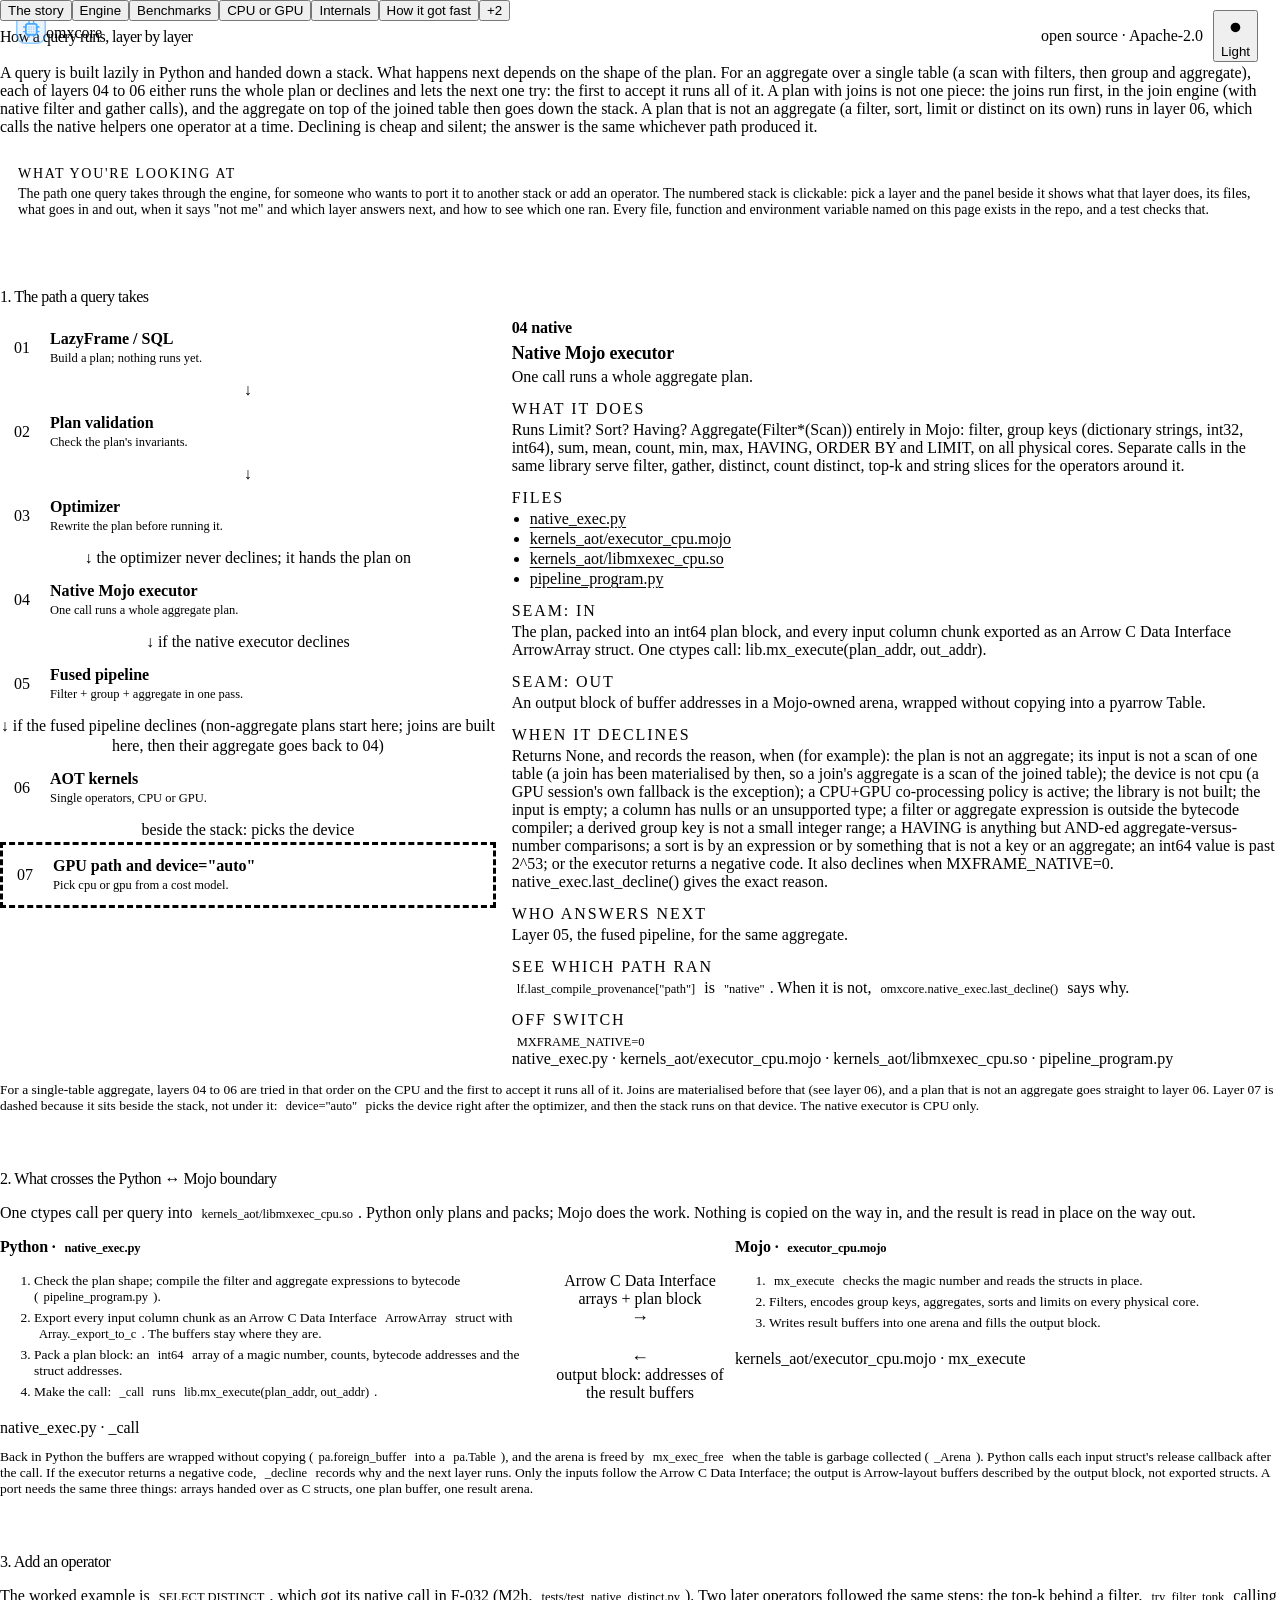
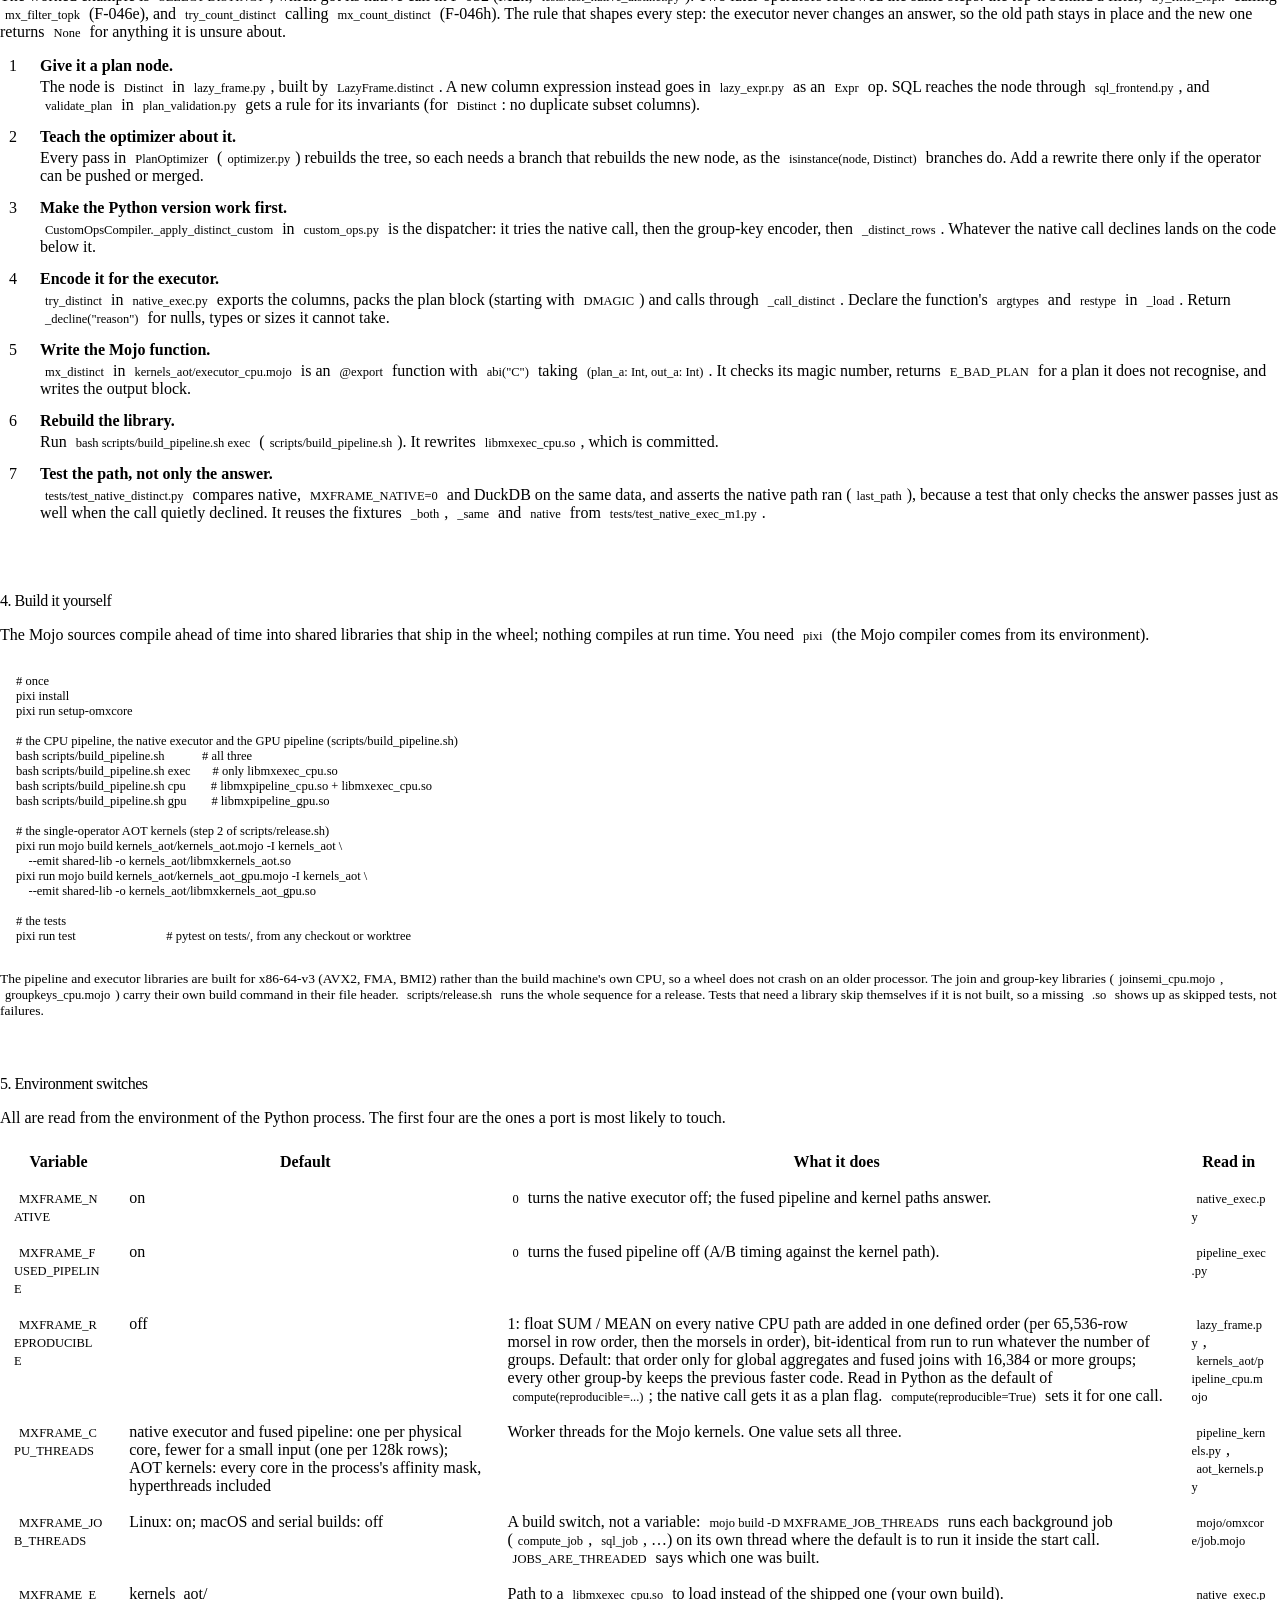
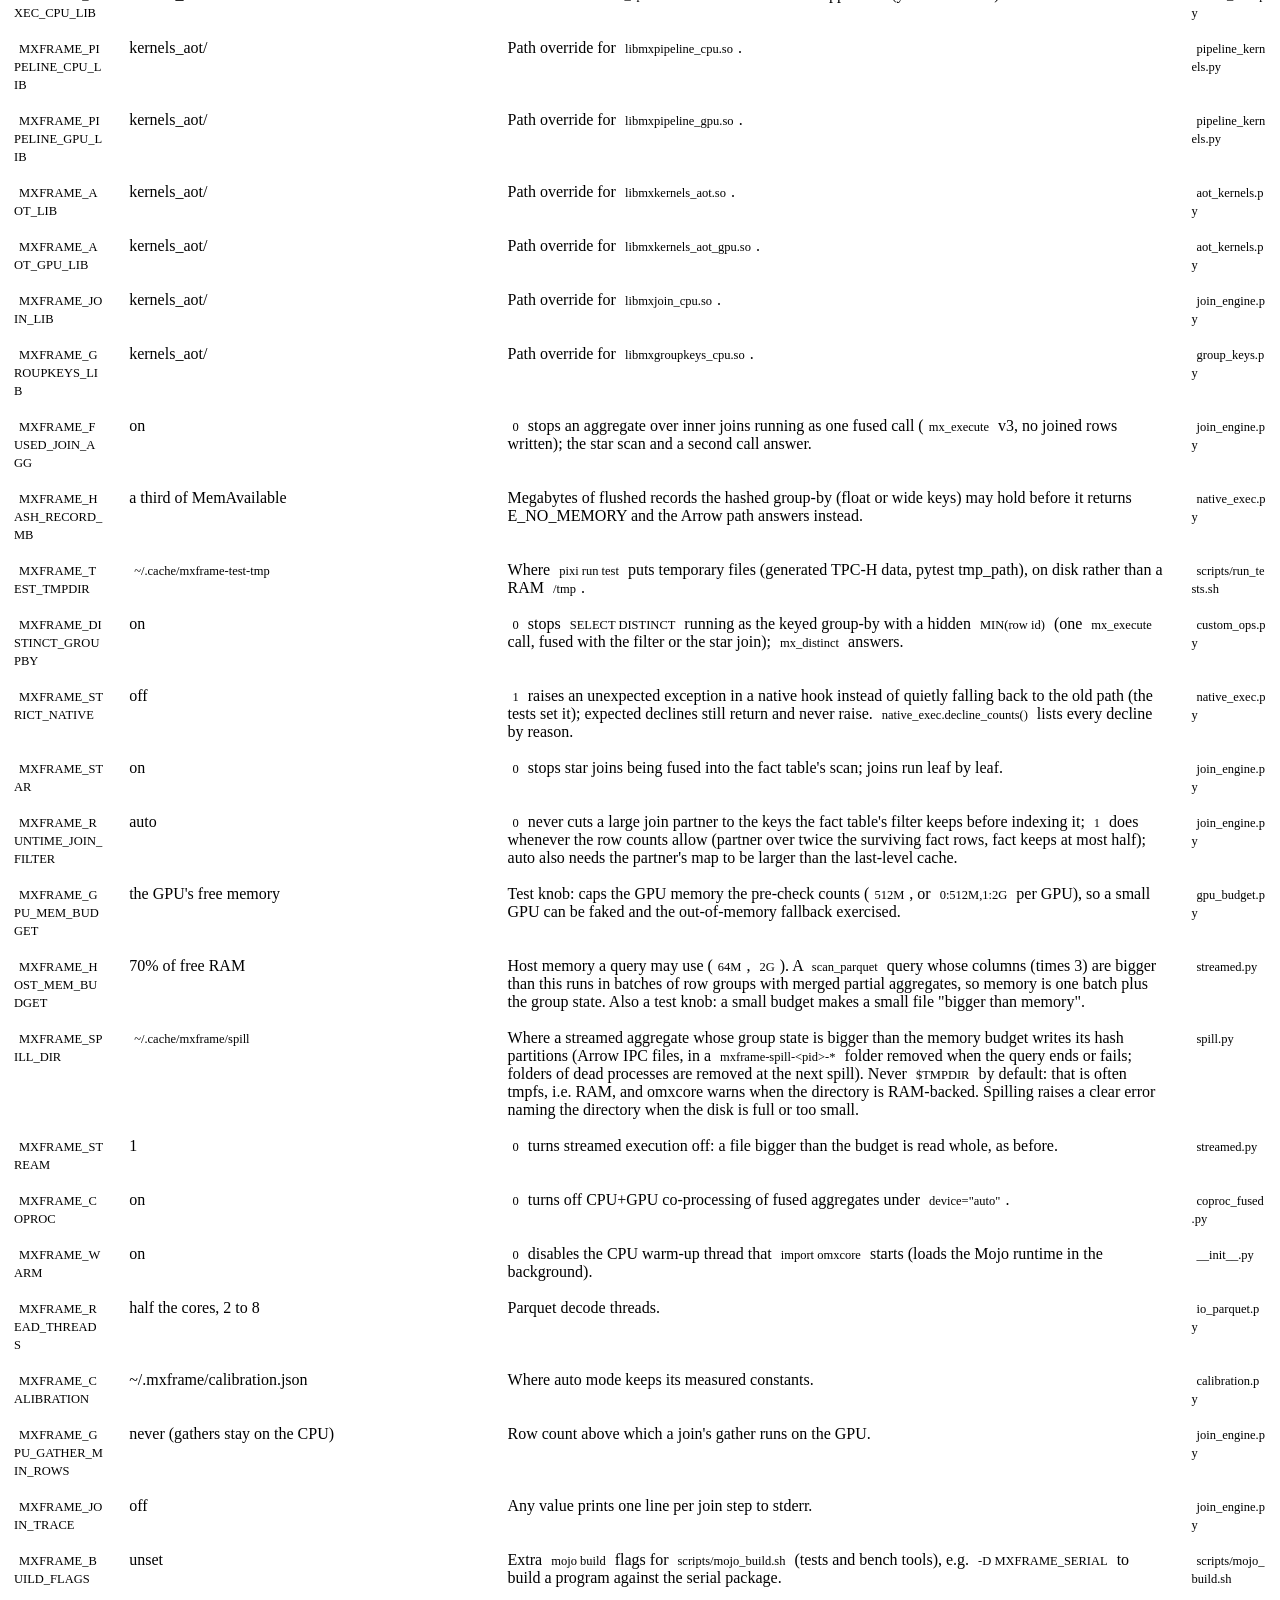
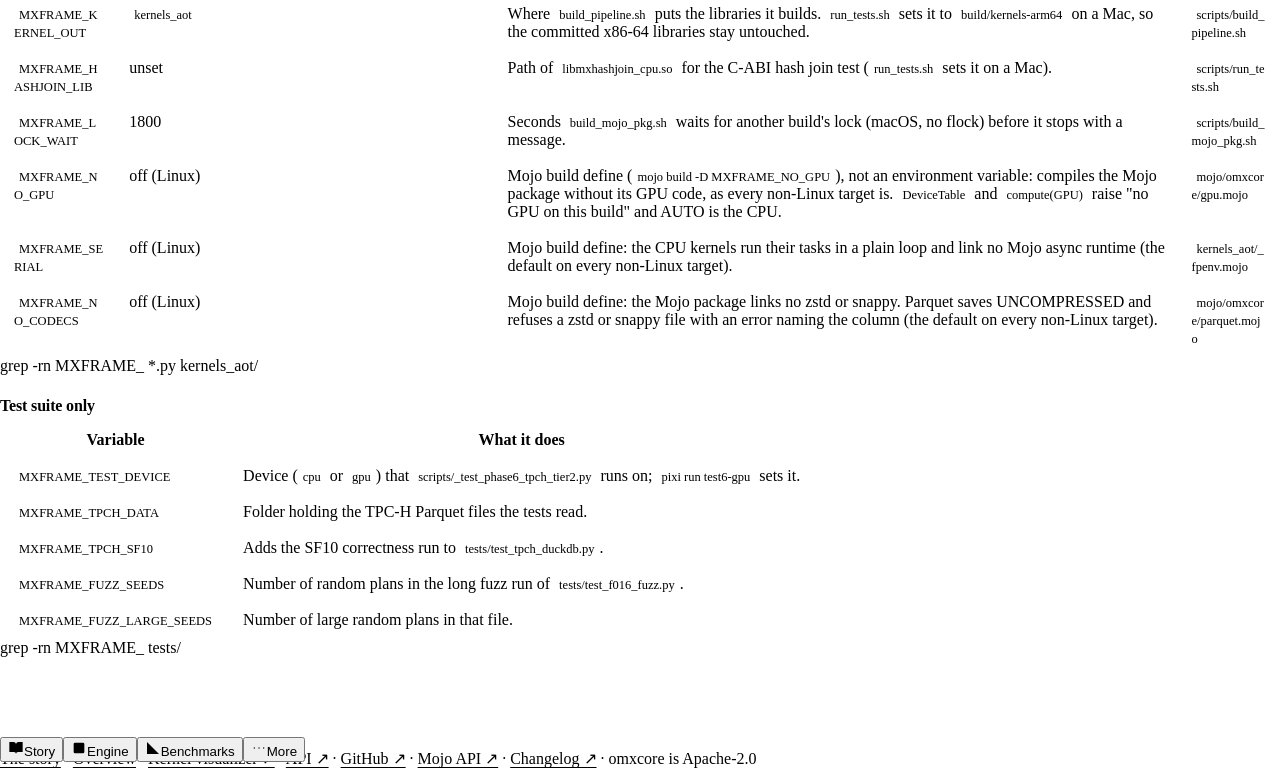
==== commit e60233f8: "F-209 review: the three new MXFRAME_* variables in the internals env table Co-Authored-By: Claude Op" ====
--- a/docs/site/internals.html
+++ b/docs/site/internals.html
@@ -168,6 +168,9 @@
     <tr><td><code data-env="MXFRAME_GPU_GATHER_MIN_ROWS">MXFRAME_GPU_GATHER_MIN_ROWS</code></td><td>never (gathers stay on the CPU)</td><td>Row count above which a join's gather runs on the GPU.</td><td><code data-path="join_engine.py">join_engine.py</code></td></tr>
     <tr><td><code data-env="MXFRAME_JOIN_TRACE">MXFRAME_JOIN_TRACE</code></td><td>off</td><td>Any value prints one line per join step to stderr.</td><td><code data-path="join_engine.py">join_engine.py</code></td></tr>
     <tr><td><code data-env="MXFRAME_BUILD_FLAGS">MXFRAME_BUILD_FLAGS</code></td><td>unset</td><td>Extra <code>mojo build</code> flags for <code>scripts/mojo_build.sh</code> (tests and bench tools), e.g. <code>-D MXFRAME_SERIAL</code> to build a program against the serial package.</td><td><code data-path="scripts/mojo_build.sh">scripts/mojo_build.sh</code></td></tr>
+    <tr><td><code data-env="MXFRAME_KERNEL_OUT">MXFRAME_KERNEL_OUT</code></td><td><code>kernels_aot</code></td><td>Where <code>build_pipeline.sh</code> puts the libraries it builds. <code>run_tests.sh</code> sets it to <code>build/kernels-arm64</code> on a Mac, so the committed x86-64 libraries stay untouched.</td><td><code data-path="scripts/build_pipeline.sh">scripts/build_pipeline.sh</code></td></tr>
+    <tr><td><code data-env="MXFRAME_HASHJOIN_LIB">MXFRAME_HASHJOIN_LIB</code></td><td>unset</td><td>Path of <code>libmxhashjoin_cpu.so</code> for the C-ABI hash join test (<code>run_tests.sh</code> sets it on a Mac).</td><td><code data-path="scripts/run_tests.sh">scripts/run_tests.sh</code></td></tr>
+    <tr><td><code data-env="MXFRAME_LOCK_WAIT">MXFRAME_LOCK_WAIT</code></td><td>1800</td><td>Seconds <code>build_mojo_pkg.sh</code> waits for another build's lock (macOS, no flock) before it stops with a message.</td><td><code data-path="scripts/build_mojo_pkg.sh">scripts/build_mojo_pkg.sh</code></td></tr>
     <tr><td><code data-env="MXFRAME_NO_GPU">MXFRAME_NO_GPU</code></td><td>off (Linux)</td><td>Mojo build define (<code>mojo build -D MXFRAME_NO_GPU</code>), not an environment variable: compiles the Mojo package without its GPU code, as every non-Linux target is. <code>DeviceTable</code> and <code>compute(GPU)</code> raise "no GPU on this build" and AUTO is the CPU.</td><td><code data-path="mojo/omxcore/gpu.mojo">mojo/omxcore/gpu.mojo</code></td></tr>
     <tr><td><code data-env="MXFRAME_SERIAL">MXFRAME_SERIAL</code></td><td>off (Linux)</td><td>Mojo build define: the CPU kernels run their tasks in a plain loop and link no Mojo async runtime (the default on every non-Linux target).</td><td><code data-path="kernels_aot/_fpenv.mojo">kernels_aot/_fpenv.mojo</code></td></tr>
     <tr><td><code data-env="MXFRAME_NO_CODECS">MXFRAME_NO_CODECS</code></td><td>off (Linux)</td><td>Mojo build define: the Mojo package links no zstd or snappy. Parquet saves UNCOMPRESSED and refuses a zstd or snappy file with an error naming the column (the default on every non-Linux target).</td><td><code data-path="mojo/omxcore/parquet.mojo">mojo/omxcore/parquet.mojo</code></td></tr>
